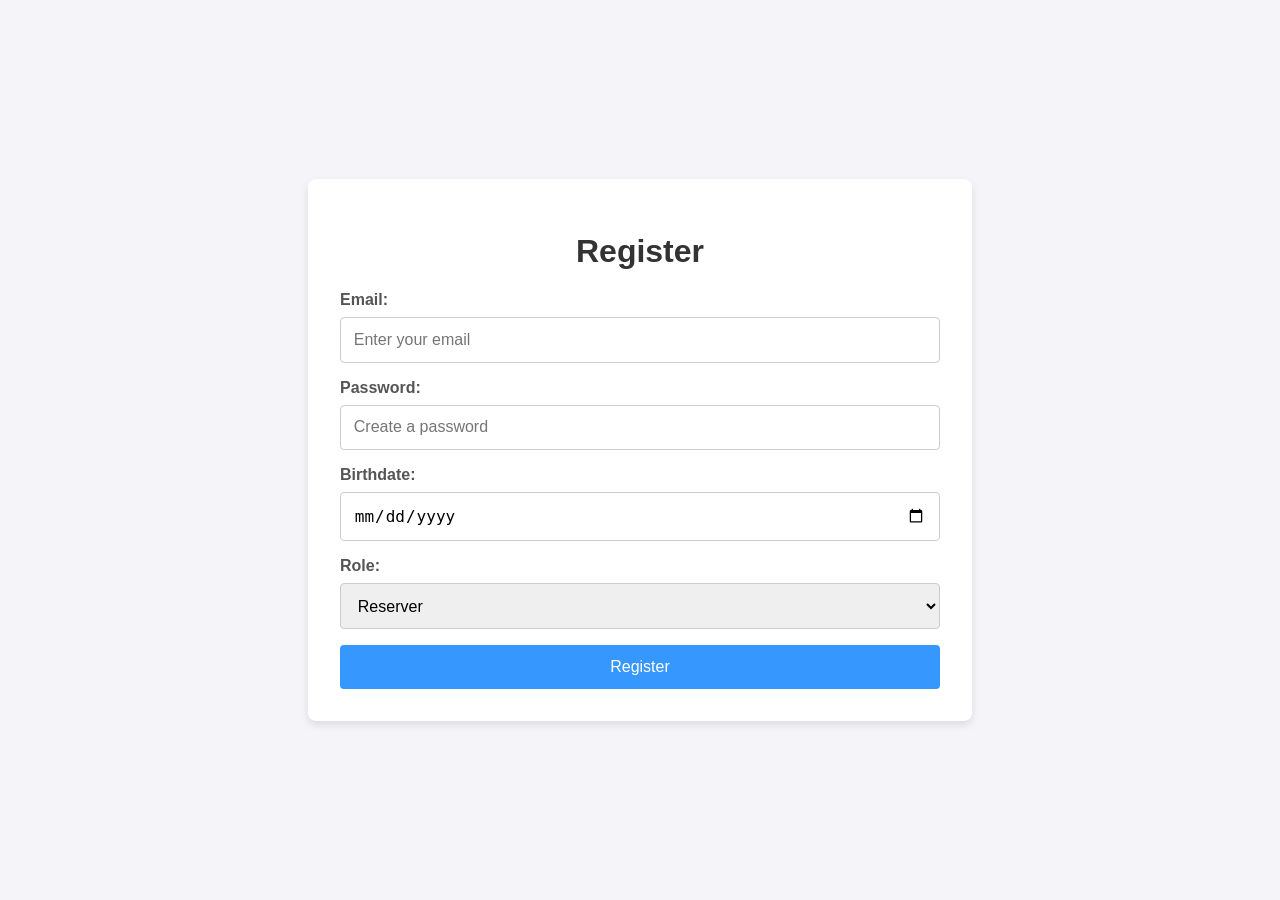
==== views/register.html @ 1bfdb9be "Added also the teachers code that was used in phase 3" ====
<!DOCTYPE html>
<html lang="en">

<head>
    <meta charset="UTF-8">
    <meta name="viewport" content="width=device-width, initial-scale=1.0">
    <title>User Registration</title>
    <link rel="stylesheet" href="/static/styles.css"> <!-- Link to external CSS -->
</head>

<body>
    <div class="container">
        <h1>Register</h1>
        <form action="/register" method="POST">
            <label for="username">Email:</label>
            <input type="email" id="username" name="username" placeholder="Enter your email" required>
            <label for="password">Password:</label>
            <input type="password" id="password" name="password" placeholder="Create a password" required>
            <label for="birthdate">Birthdate:</label>
            <input type="date" id="birthdate" name="birthdate" required>
            <label for="role">Role:</label>
            <select id="role" name="role">
                <option value="reserver">Reserver</option>
                <option value="administrator">Administrator</option>
            </select>
            <button type="submit">Register</button>
        </form>
    </div>
</body>

</html>
---- static/styles.css ----
body {
    font-family: Arial, sans-serif;
    background-color: #f4f4f9;
    display: flex;
    justify-content: center;
    align-items: center;
    height: 100vh;
    margin: 0;
}

.container {
    background-color: white;
    padding: 2rem;
    border-radius: 8px;
    box-shadow: 0 4px 8px rgba(0, 0, 0, 0.1);
    width: 100%;
    max-width: 600px;
}

h1 {
    text-align: center;
    color: #333;
}

.form-group {
    margin-bottom: 15px;
}

label {
    font-weight: bold;
    color: #555;
    display: block;
    margin-bottom: 0.5rem;
}

input,
select {
    width: 100%;
    padding: 0.8rem;
    margin-bottom: 1rem;
    border: 1px solid #ccc;
    border-radius: 4px;
    box-sizing: border-box;
    font-size: 1rem;
}

input[type="text"],
textarea,
button {
    width: 100%; /* Make all inputs, textarea, and button the same width */
    padding: 10px;
    border: 1px solid #ccc;
    border-radius: 4px;
    box-sizing: border-box; /* Ensures padding is included in the width */
}

button {
    width: 100%;
    background-color: #007bffc9;
    color: white;
    padding: 0.8rem;
    border: none;
    border-radius: 4px;
    font-size: 1rem;
    cursor: pointer;
}

button:hover {
    background-color: #0056b3;
}

.error {
    color: red;
    font-size: 0.9rem;
}

.success {
    color: green;
    font-size: 0.9rem;
}

/* Responsive design for mobile screens */
@media (max-width: 600px) {
    .container {
        padding: 1.5rem;
        width: 100%;
    }
}

table {
    width: 100%;
    border-collapse: collapse;
    margin: 20px 0;
    font-size: 16px;
    text-align: left;
}

th, td {
    border: 1px solid #ddd;
    padding: 8px;
}

th {
    background-color: #f4f4f4;
    font-weight: bold;
}

tr:nth-child(even) {
    background-color: #f9f9f9;
}
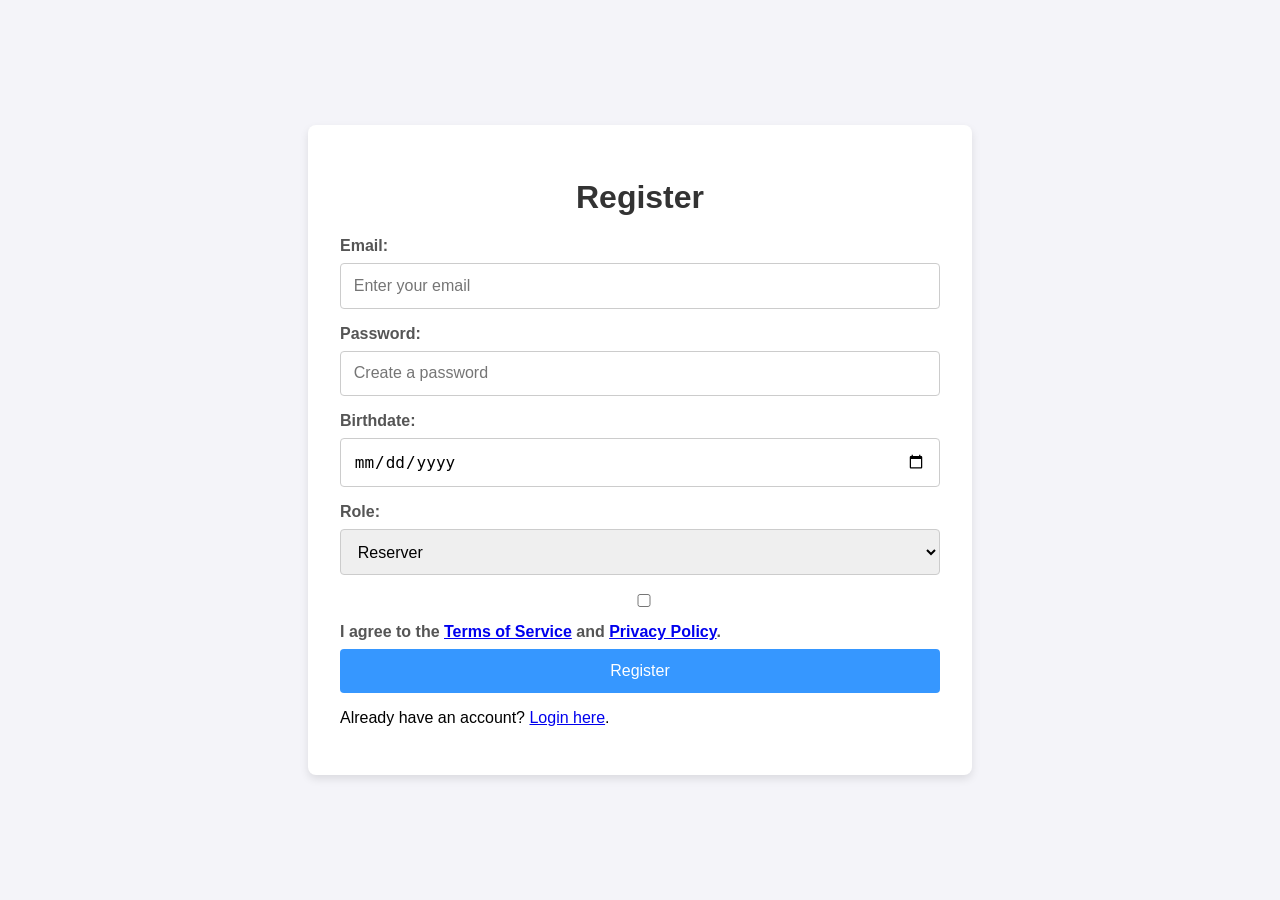
==== commit 006447eb: "Updated code for the phase4" ====
--- a/views/register.html
+++ b/views/register.html
@@ -23,8 +23,15 @@
                 <option value="reserver">Reserver</option>
                 <option value="administrator">Administrator</option>
             </select>
+
+
+            <label for="terms">
+                <input type="checkbox" id="terms" name="terms" required>
+                I agree to the <a href="/terms" target="_blank">Terms of Service</a> and <a href="/privacynotice" target="_blank">Privacy Policy</a>.
+            </label>
             <button type="submit">Register</button>
         </form>
+        <p>Already have an account? <a href="/login">Login here</a>.</p>
     </div>
 </body>
 
